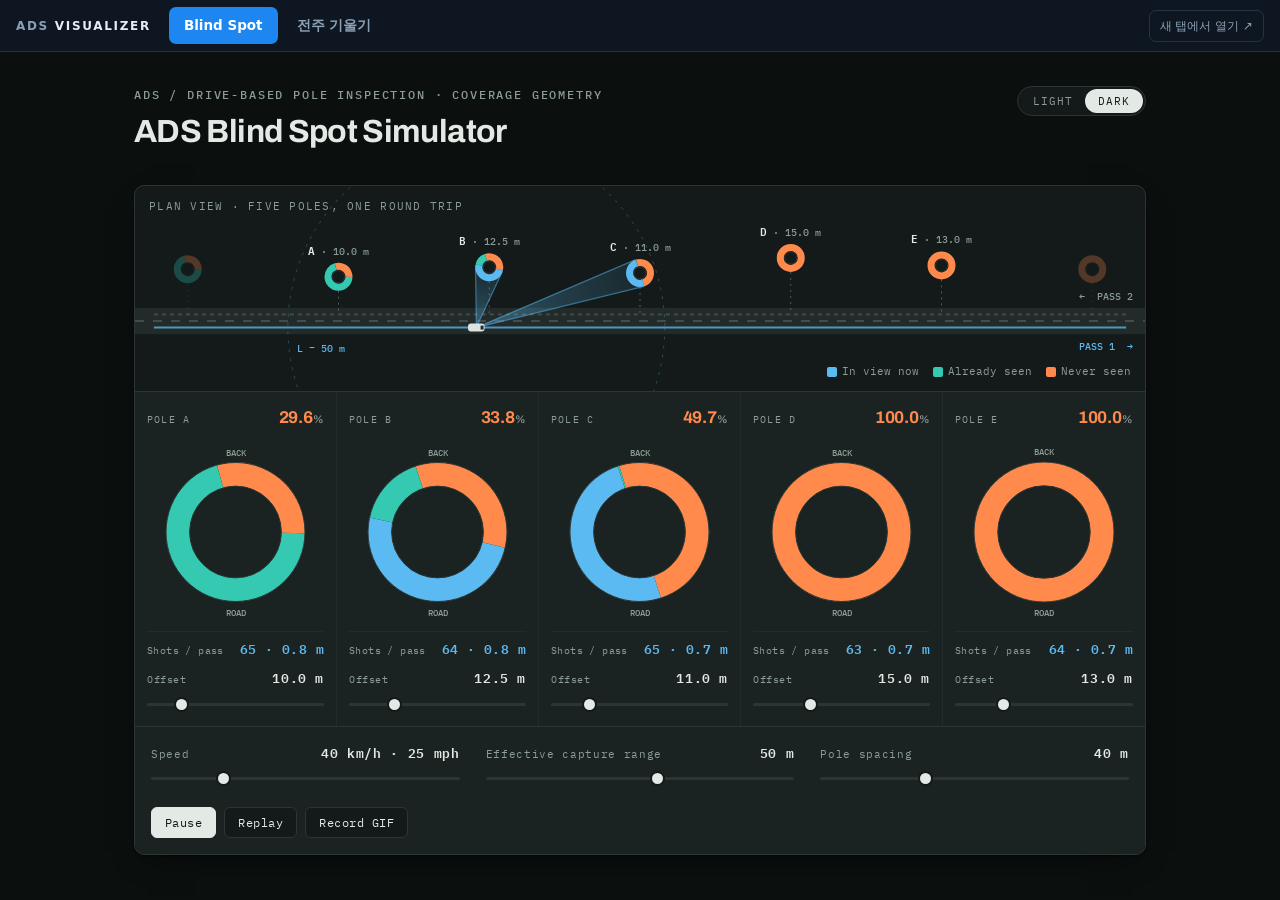
==== index.html @ 193b4561 "Add ADS visualizers with tabbed index blind-spot.html: drive-based inspection blind sector geometry." ====
<!doctype html>
<html lang="ko">
<head>
<meta charset="utf-8">
<meta name="viewport" content="width=device-width,initial-scale=1">
<meta name="robots" content="noindex, nofollow">
<title>ADS Visualizer</title>
<meta name="description" content="ADS 시각화 모음 — 순회 촬영 사각지대 기하 모델과 왕복 2장 전주 기울기 복원.">
<style>
  :root{
    --bar:#0E1621; --bar-line:#243346; --bar-ink:#E7EDF3; --bar-muted:#8CA0B5;
    --accent:#4FA3F7; --h:52px;
  }
  *{box-sizing:border-box}
  html,body{height:100%}
  body{
    margin:0; background:var(--bar); color:var(--bar-ink);
    font:14px/1.5 "Apple SD Gothic Neo","Pretendard",-apple-system,BlinkMacSystemFont,"Segoe UI",system-ui,sans-serif;
    -webkit-font-smoothing:antialiased;
    display:flex; flex-direction:column; overflow:hidden;
  }
  header{
    height:var(--h); flex:none; display:flex; align-items:center; gap:18px;
    padding:0 16px; background:var(--bar); border-bottom:1px solid var(--bar-line);
  }
  .brand{
    font-size:12px; font-weight:700; letter-spacing:.14em; text-transform:uppercase;
    color:var(--bar-muted); white-space:nowrap; flex:none;
  }
  .brand b{color:var(--bar-ink); font-weight:700}
  nav{display:flex; gap:4px; min-width:0; overflow-x:auto; scrollbar-width:none}
  nav::-webkit-scrollbar{display:none}
  .tab{
    font:inherit; font-size:13.5px; font-weight:600; white-space:nowrap;
    padding:7px 14px; border-radius:7px; border:1px solid transparent;
    background:transparent; color:var(--bar-muted); cursor:pointer;
    transition:background .12s, color .12s;
  }
  .tab:hover{color:var(--bar-ink); background:#18232f}
  .tab[aria-selected="true"]{background:#1E86F0; color:#fff}
  .tab:focus-visible{outline:2px solid var(--accent); outline-offset:2px}
  .spacer{flex:1}
  .out{
    font-size:12px; color:var(--bar-muted); text-decoration:none; flex:none;
    padding:6px 10px; border:1px solid var(--bar-line); border-radius:7px;
  }
  .out:hover{color:var(--bar-ink); border-color:#3A4E66}
  @media (max-width:640px){ .brand,.out{display:none} nav{flex:1} }

  main{flex:1; position:relative; min-height:0; background:#fff}
  iframe{
    position:absolute; inset:0; width:100%; height:100%;
    border:0; display:block; background:#fff;
  }
  iframe[hidden]{display:none}
</style>
</head>
<body>

<header>
  <div class="brand">ADS <b>Visualizer</b></div>
  <nav id="tabs" role="tablist" aria-label="시각화 목록"></nav>
  <div class="spacer"></div>
  <a class="out" id="raw" href="#" target="_blank" rel="noopener">새 탭에서 열기 ↗</a>
</header>

<main id="stage"></main>

<script>
(function(){
  var VIEWS = [
    { id:'blind-spot', label:'Blind Spot', file:'blind-spot.html', title:'ADS Blind Spot Simulator' },
    { id:'pole-tilt',  label:'전주 기울기', file:'pole_tilt.html',  title:'왕복 두 장으로 전주 기울기 복원' }
  ];

  var tabs = document.getElementById('tabs');
  var stage = document.getElementById('stage');
  var raw = document.getElementById('raw');
  var frames = {};

  VIEWS.forEach(function(v){
    var b = document.createElement('button');
    b.className = 'tab';
    b.type = 'button';
    b.id = 'tab-' + v.id;
    b.textContent = v.label;
    b.setAttribute('role','tab');
    b.setAttribute('aria-selected','false');
    b.setAttribute('title', v.title);
    b.addEventListener('click', function(){ location.hash = v.id; });
    tabs.appendChild(b);
  });

  function show(id){
    var view = VIEWS.filter(function(v){ return v.id === id; })[0] || VIEWS[0];

    VIEWS.forEach(function(v){
      var sel = v.id === view.id;
      var t = document.getElementById('tab-' + v.id);
      t.setAttribute('aria-selected', sel ? 'true' : 'false');
      if (frames[v.id]) frames[v.id].hidden = !sel;
    });

    if (!frames[view.id]) {
      var f = document.createElement('iframe');
      f.src = view.file;
      f.title = view.title;
      f.setAttribute('allow','fullscreen');
      stage.appendChild(f);
      frames[view.id] = f;
    }

    raw.href = view.file;
    document.title = view.title + ' — ADS Visualizer';
  }

  function fromHash(){
    return (location.hash || '').replace(/^#/, '') || VIEWS[0].id;
  }

  window.addEventListener('hashchange', function(){ show(fromHash()); });
  show(fromHash());
})();
</script>
</body>
</html>
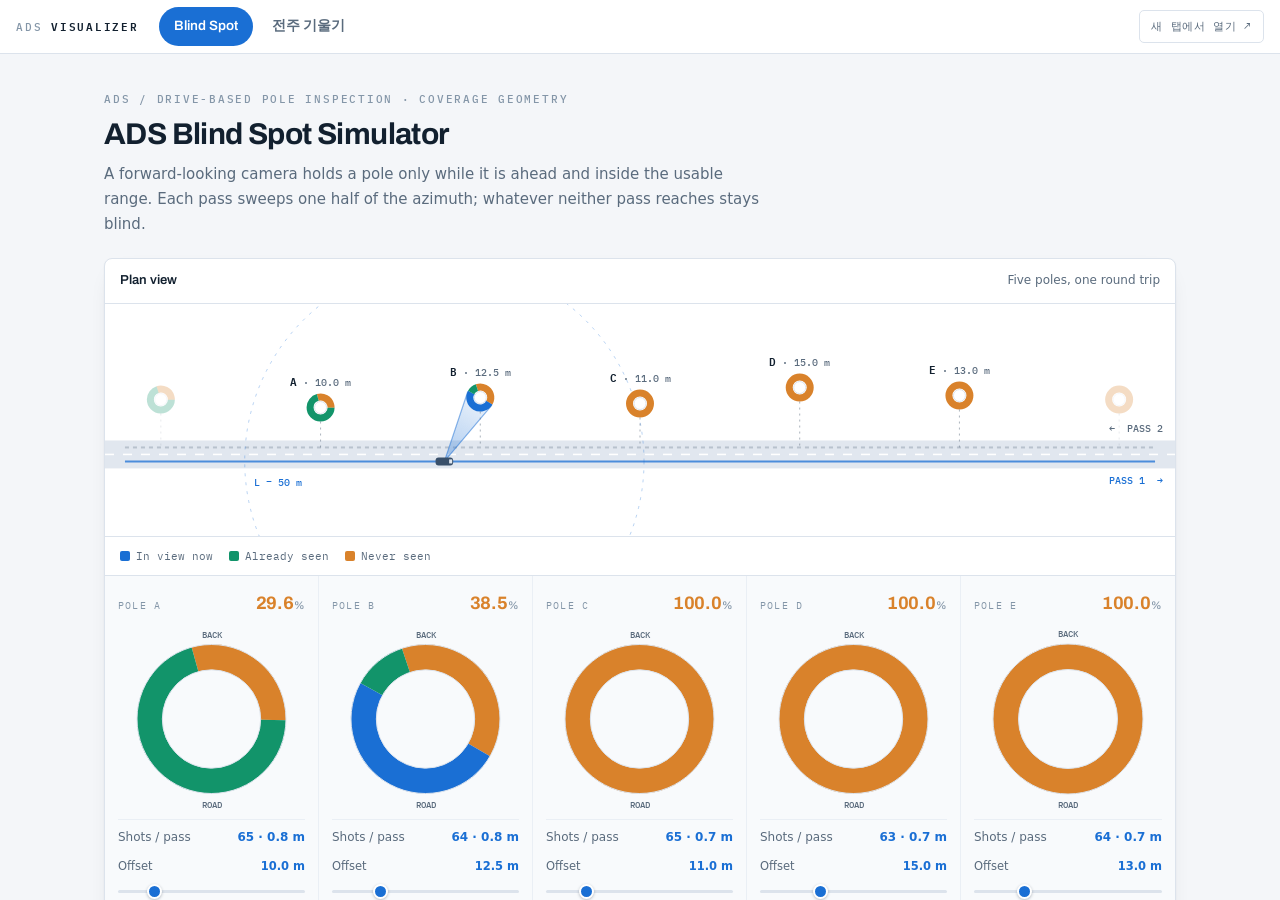
==== commit 6e43ec8d: "Unify both visualizers on one light design system Extract assets/theme.css: single light palette, ty" ====
--- a/index.html
+++ b/index.html
@@ -6,63 +6,58 @@
 <meta name="robots" content="noindex, nofollow">
 <title>ADS Visualizer</title>
 <meta name="description" content="ADS 시각화 모음 — 순회 촬영 사각지대 기하 모델과 왕복 2장 전주 기울기 복원.">
+<link rel="preconnect" href="https://fonts.googleapis.com">
+<link rel="preconnect" href="https://fonts.gstatic.com" crossorigin>
+<link rel="stylesheet" href="https://fonts.googleapis.com/css2?family=Archivo:wght@500;600;700&family=IBM+Plex+Mono:wght@400;500;600&display=swap">
+<link rel="stylesheet" href="assets/theme.css">
 <style>
-  :root{
-    --bar:#0E1621; --bar-line:#243346; --bar-ink:#E7EDF3; --bar-muted:#8CA0B5;
-    --accent:#4FA3F7; --h:52px;
-  }
-  *{box-sizing:border-box}
   html,body{height:100%}
-  body{
-    margin:0; background:var(--bar); color:var(--bar-ink);
-    font:14px/1.5 "Apple SD Gothic Neo","Pretendard",-apple-system,BlinkMacSystemFont,"Segoe UI",system-ui,sans-serif;
-    -webkit-font-smoothing:antialiased;
-    display:flex; flex-direction:column; overflow:hidden;
-  }
-  header{
-    height:var(--h); flex:none; display:flex; align-items:center; gap:18px;
-    padding:0 16px; background:var(--bar); border-bottom:1px solid var(--bar-line);
+  body{display:flex; flex-direction:column; overflow:hidden; background:var(--paper)}
+
+  .appbar{
+    flex:none; height:54px; display:flex; align-items:center; gap:20px;
+    padding:0 16px; background:var(--surface); border-bottom:1px solid var(--rule);
   }
   .brand{
-    font-size:12px; font-weight:700; letter-spacing:.14em; text-transform:uppercase;
-    color:var(--bar-muted); white-space:nowrap; flex:none;
+    font-family:var(--mono); font-size:11px; font-weight:500;
+    letter-spacing:.16em; text-transform:uppercase; color:var(--ink-3);
+    white-space:nowrap; flex:none;
   }
-  .brand b{color:var(--bar-ink); font-weight:700}
-  nav{display:flex; gap:4px; min-width:0; overflow-x:auto; scrollbar-width:none}
-  nav::-webkit-scrollbar{display:none}
-  .tab{
-    font:inherit; font-size:13.5px; font-weight:600; white-space:nowrap;
-    padding:7px 14px; border-radius:7px; border:1px solid transparent;
-    background:transparent; color:var(--bar-muted); cursor:pointer;
-    transition:background .12s, color .12s;
+  .brand b{color:var(--ink); font-weight:600}
+
+  .apptabs{display:flex; gap:4px; min-width:0; overflow-x:auto; scrollbar-width:none}
+  .apptabs::-webkit-scrollbar{display:none}
+  .apptab{
+    font:inherit; font-family:var(--display); font-size:13.5px; font-weight:600;
+    white-space:nowrap; padding:7px 14px; border-radius:999px;
+    border:1px solid transparent; background:transparent; color:var(--ink-2);
+    cursor:pointer; transition:background .12s, color .12s;
   }
-  .tab:hover{color:var(--bar-ink); background:#18232f}
-  .tab[aria-selected="true"]{background:#1E86F0; color:#fff}
-  .tab:focus-visible{outline:2px solid var(--accent); outline-offset:2px}
+  .apptab:hover{color:var(--ink); background:var(--surface-2)}
+  .apptab[aria-selected="true"]{background:var(--blue); color:#fff}
+  .apptab:focus-visible{outline:2px solid var(--blue); outline-offset:2px}
+
   .spacer{flex:1}
   .out{
-    font-size:12px; color:var(--bar-muted); text-decoration:none; flex:none;
-    padding:6px 10px; border:1px solid var(--bar-line); border-radius:7px;
+    font-family:var(--mono); font-size:11px; letter-spacing:.06em; color:var(--ink-2);
+    text-decoration:none; flex:none; padding:6px 11px;
+    border:1px solid var(--rule); border-radius:var(--r-sm);
   }
-  .out:hover{color:var(--bar-ink); border-color:#3A4E66}
-  @media (max-width:640px){ .brand,.out{display:none} nav{flex:1} }
+  .out:hover{color:var(--blue); border-color:var(--blue)}
+  @media (max-width:640px){ .brand,.out{display:none} .apptabs{flex:1} }
 
-  main{flex:1; position:relative; min-height:0; background:#fff}
-  iframe{
-    position:absolute; inset:0; width:100%; height:100%;
-    border:0; display:block; background:#fff;
-  }
-  iframe[hidden]{display:none}
+  main{flex:1; position:relative; min-height:0; background:var(--paper)}
+  iframe{position:absolute; inset:0; width:100%; height:100%; border:0; display:block; background:var(--paper)}
 </style>
 </head>
 <body>
 
-<header>
+<div class="appbar">
   <div class="brand">ADS <b>Visualizer</b></div>
-  <nav id="tabs" role="tablist" aria-label="시각화 목록"></nav>
+  <nav class="apptabs" id="tabs" role="tablist" aria-label="시각화 목록"></nav>
   <div class="spacer"></div>
   <a class="out" id="raw" href="#" target="_blank" rel="noopener">새 탭에서 열기 ↗</a>
-</header>
+</div>
 
 <main id="stage"></main>
 
@@ -80,7 +75,7 @@
 
   VIEWS.forEach(function(v){
     var b = document.createElement('button');
-    b.className = 'tab';
+    b.className = 'apptab';
     b.type = 'button';
     b.id = 'tab-' + v.id;
     b.textContent = v.label;
@@ -96,8 +91,7 @@
 
     VIEWS.forEach(function(v){
       var sel = v.id === view.id;
-      var t = document.getElementById('tab-' + v.id);
-      t.setAttribute('aria-selected', sel ? 'true' : 'false');
+      document.getElementById('tab-' + v.id).setAttribute('aria-selected', sel ? 'true' : 'false');
       if (frames[v.id]) frames[v.id].hidden = !sel;
     });
 
@@ -114,9 +108,7 @@
     document.title = view.title + ' — ADS Visualizer';
   }
 
-  function fromHash(){
-    return (location.hash || '').replace(/^#/, '') || VIEWS[0].id;
-  }
+  function fromHash(){ return (location.hash || '').replace(/^#/, '') || VIEWS[0].id; }
 
   window.addEventListener('hashchange', function(){ show(fromHash()); });
   show(fromHash());
--- a/assets/theme.css
+++ b/assets/theme.css
@@ -0,0 +1,192 @@
+/* ==========================================================================
+   ADS Visualizer — shared light design system
+   One palette, one type scale, one set of surfaces for every page.
+   ========================================================================== */
+
+:root{
+  /* surfaces */
+  --paper:#F4F6F9;
+  --surface:#FFFFFF;
+  --surface-2:#F8FAFC;
+  --inset:#EEF2F7;
+  --film:#12202F;
+
+  /* lines */
+  --rule:#DCE3EC;
+  --rule-soft:#EAEFF5;
+
+  /* ink */
+  --ink:#12202F;
+  --ink-2:#5A6B7D;
+  --ink-3:#8496A8;
+
+  /* accents — one meaning per hue across every page */
+  --blue:#1A6FD4;    /* live / current / primary      */
+  --green:#12946A;   /* resolved / covered / good     */
+  --amber:#D9822B;   /* missing / blind / attention   */
+  --red:#BE4A45;     /* failure / degenerate          */
+
+  /* scene aliases — same three hues, named by what they mean on the map */
+  --live:#1A6FD4;    /* in view now      */
+  --cov:#12946A;     /* already seen     */
+  --blind:#D9822B;   /* never seen       */
+
+  /* tinted fills */
+  --blue-bg:#EAF1FB;   --blue-line:#C3D9F5;
+  --green-bg:#E8F5F0;  --green-line:#BEE3D4;
+  --amber-bg:#FBF1E5;  --amber-line:#EFD5B4;
+  --red-bg:#FBECEB;    --red-line:#F0C9C6;
+
+  /* scene neutrals */
+  --road:#E1E7EF;
+  --roadline:#FFFFFF;
+  --car:#39506A;
+
+  /* type */
+  --display:'Archivo',"Apple SD Gothic Neo","Pretendard",ui-sans-serif,system-ui,sans-serif;
+  --body:"Apple SD Gothic Neo","Pretendard",-apple-system,BlinkMacSystemFont,"Segoe UI","Malgun Gothic",ui-sans-serif,system-ui,sans-serif;
+  --mono:'IBM Plex Mono',ui-monospace,SFMono-Regular,Menlo,"Courier New",monospace;
+
+  /* metrics */
+  --wrap:1120px;
+  --r:8px;
+  --r-sm:5px;
+  --shadow:0 1px 2px rgba(18,32,47,.05), 0 8px 24px -14px rgba(18,32,47,.20);
+
+  color-scheme:light;
+}
+
+*{box-sizing:border-box}
+html{color-scheme:light}
+body{
+  margin:0;
+  background:var(--paper);
+  color:var(--ink);
+  font-family:var(--body);
+  font-size:15px;
+  line-height:1.65;
+  -webkit-font-smoothing:antialiased;
+  text-rendering:optimizeLegibility;
+}
+img{max-width:100%}
+[hidden]{display:none !important}
+
+/* --- page frame ---------------------------------------------------------- */
+.wrap{max-width:var(--wrap); margin:0 auto; padding:36px 24px 72px}
+@media (max-width:640px){ .wrap{padding:28px 16px 56px} }
+
+.page-head{margin-bottom:22px}
+.eyebrow{
+  font-family:var(--mono); font-size:11px; font-weight:500;
+  letter-spacing:.16em; text-transform:uppercase; color:var(--ink-3);
+}
+h1{
+  font-family:var(--display); font-weight:700;
+  font-size:clamp(23px,3.2vw,30px); line-height:1.2; letter-spacing:-.02em;
+  margin:8px 0 0; text-wrap:balance;
+}
+.lead{margin:10px 0 0; color:var(--ink-2); max-width:70ch}
+
+h2,h3,h4{font-family:var(--display); letter-spacing:-.01em}
+
+/* --- panels -------------------------------------------------------------- */
+.panel{
+  background:var(--surface); border:1px solid var(--rule);
+  border-radius:var(--r); box-shadow:var(--shadow); overflow:hidden;
+}
+.panel-hd{
+  padding:11px 15px; border-bottom:1px solid var(--rule);
+  font-family:var(--display); font-weight:600; font-size:13px;
+  display:flex; justify-content:space-between; align-items:baseline; gap:12px;
+}
+.panel-hd span{font-family:var(--body); font-weight:400; color:var(--ink-2); font-size:12px}
+
+/* --- section tabs (inside a page) ---------------------------------------- */
+.tabs{display:flex; gap:2px; border-bottom:1px solid var(--rule); margin-bottom:22px}
+.tab{
+  font:inherit; font-family:var(--display); font-size:13.5px; font-weight:600;
+  padding:10px 16px; cursor:pointer; background:transparent;
+  border:0; border-bottom:2px solid transparent; margin-bottom:-1px;
+  color:var(--ink-2); border-radius:var(--r-sm) var(--r-sm) 0 0;
+}
+.tab:hover{color:var(--ink); background:var(--surface-2)}
+.tab[aria-selected="true"]{color:var(--blue); border-bottom-color:var(--blue)}
+.tab:focus-visible{outline:2px solid var(--blue); outline-offset:-2px}
+[role=tabpanel][hidden]{display:none}
+
+/* --- legend -------------------------------------------------------------- */
+.legend{
+  display:flex; gap:16px; flex-wrap:wrap;
+  font-family:var(--mono); font-size:11px; color:var(--ink-2);
+}
+.legend span{display:flex; align-items:center; gap:6px}
+.legend i,.legend .sw{
+  display:inline-block; width:10px; height:10px; border-radius:2px;
+  flex:none; vertical-align:-1px;
+}
+
+/* --- controls ------------------------------------------------------------ */
+input[type=range]{
+  -webkit-appearance:none; appearance:none; width:100%; height:20px;
+  background:transparent; margin:0; accent-color:var(--blue);
+}
+input[type=range]::-webkit-slider-runnable-track{height:3px; background:var(--rule); border-radius:2px}
+input[type=range]::-moz-range-track{height:3px; background:var(--rule); border-radius:2px}
+input[type=range]::-webkit-slider-thumb{
+  -webkit-appearance:none; width:15px; height:15px; border-radius:50%;
+  background:var(--blue); margin-top:-6px; border:2px solid var(--surface);
+  box-shadow:0 1px 3px rgba(18,32,47,.28); cursor:grab;
+}
+input[type=range]::-moz-range-thumb{
+  width:15px; height:15px; border-radius:50%; background:var(--blue);
+  border:2px solid var(--surface); box-shadow:0 1px 3px rgba(18,32,47,.28); cursor:grab;
+}
+input[type=range]:focus-visible{outline:2px solid var(--blue); outline-offset:3px}
+
+button.act,.btn{
+  font:inherit; font-family:var(--display); font-size:12.5px; font-weight:600;
+  padding:7px 13px; border-radius:var(--r-sm); cursor:pointer;
+  border:1px solid var(--rule); background:var(--surface); color:var(--ink);
+  transition:border-color .15s, color .15s, background .15s;
+}
+button.act:hover,.btn:hover{border-color:var(--blue); color:var(--blue)}
+button.act:focus-visible,.btn:focus-visible{outline:2px solid var(--blue); outline-offset:2px}
+button.act[aria-pressed="true"],.btn[aria-pressed="true"]{
+  background:var(--blue); border-color:var(--blue); color:#fff;
+}
+button.act:disabled,.btn:disabled{opacity:.5; cursor:default}
+
+/* --- readouts ------------------------------------------------------------ */
+.row{
+  display:flex; justify-content:space-between; gap:10px; padding:8px 0;
+  border-bottom:1px solid var(--rule-soft); font-size:13px;
+}
+.row b{font-variant-numeric:tabular-nums; font-weight:600; white-space:nowrap}
+.key{color:var(--ink-2)}
+.ok{color:var(--green)} .bad{color:var(--red)}
+
+.alert{margin-top:12px; padding:11px 13px; border-radius:var(--r-sm); font-size:12.5px; line-height:1.55}
+.alert.good{background:var(--green-bg); border:1px solid var(--green-line); color:#0C6B4D}
+.alert.risk{background:var(--red-bg);   border:1px solid var(--red-line);   color:#8E332F}
+
+/* --- prose --------------------------------------------------------------- */
+code{
+  background:var(--inset); padding:1px 5px; border-radius:3px;
+  font-size:12.5px; font-family:var(--mono);
+}
+.fml{
+  margin:14px 0; padding:12px 16px; background:var(--surface-2);
+  border-left:3px solid var(--blue); border-radius:0 var(--r-sm) var(--r-sm) 0;
+  font-family:var(--mono); font-size:13px; line-height:1.9; color:var(--ink);
+  overflow-x:auto; white-space:pre;
+}
+.fml .cm{color:var(--ink-3)}
+.callout{
+  margin:16px 0; padding:13px 15px; border:1px solid var(--rule);
+  border-radius:var(--r-sm); background:var(--surface);
+}
+.callout b{display:block; margin-bottom:4px}
+figure{margin:20px 0}
+figcaption{font-size:12.5px; color:var(--ink-2); margin-top:8px}
+
+@media (prefers-reduced-motion: reduce){ *{animation:none !important; transition:none !important} }
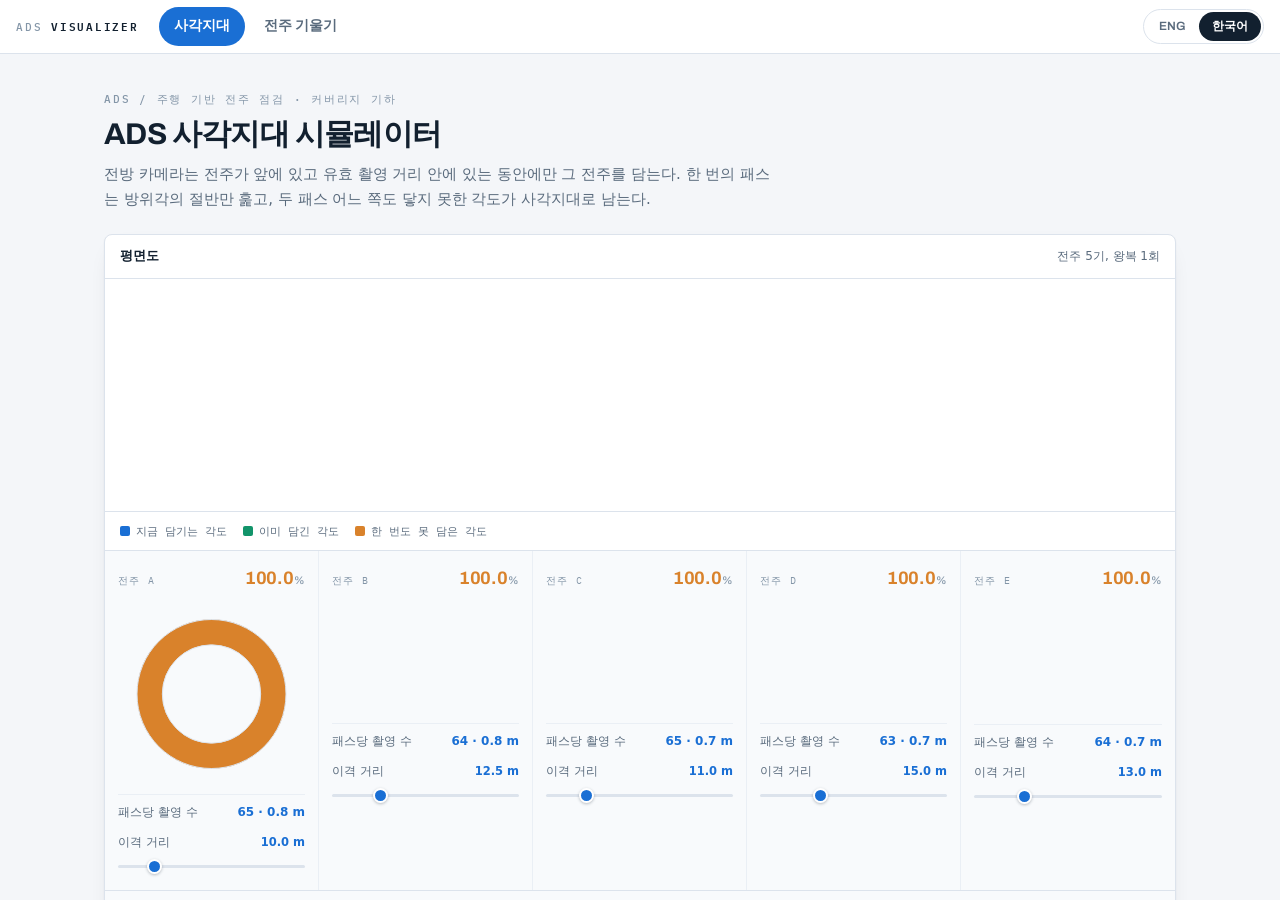
==== commit e5f0f0b6: "Add an ENG/한국어 toggle and ship both pages bilingual assets/lang.js holds one language key in localSt" ====
--- a/index.html
+++ b/index.html
@@ -1,5 +1,5 @@
 <!doctype html>
-<html lang="ko">
+<html lang="ko" data-lang="ko">
 <head>
 <meta charset="utf-8">
 <meta name="viewport" content="width=device-width,initial-scale=1">
@@ -10,6 +10,7 @@
 <link rel="preconnect" href="https://fonts.gstatic.com" crossorigin>
 <link rel="stylesheet" href="https://fonts.googleapis.com/css2?family=Archivo:wght@500;600;700&family=IBM+Plex+Mono:wght@400;500;600&display=swap">
 <link rel="stylesheet" href="assets/theme.css">
+<script src="assets/lang.js"></script>
 <style>
   html,body{height:100%}
   body{display:flex; flex-direction:column; overflow:hidden; background:var(--paper)}
@@ -38,13 +39,7 @@
   .apptab:focus-visible{outline:2px solid var(--blue); outline-offset:2px}
 
   .spacer{flex:1}
-  .out{
-    font-family:var(--mono); font-size:11px; letter-spacing:.06em; color:var(--ink-2);
-    text-decoration:none; flex:none; padding:6px 11px;
-    border:1px solid var(--rule); border-radius:var(--r-sm);
-  }
-  .out:hover{color:var(--blue); border-color:var(--blue)}
-  @media (max-width:640px){ .brand,.out{display:none} .apptabs{flex:1} }
+  @media (max-width:640px){ .brand{display:none} .apptabs{flex:1} }
 
   main{flex:1; position:relative; min-height:0; background:var(--paper)}
   iframe{position:absolute; inset:0; width:100%; height:100%; border:0; display:block; background:var(--paper)}
@@ -54,9 +49,12 @@
 
 <div class="appbar">
   <div class="brand">ADS <b>Visualizer</b></div>
-  <nav class="apptabs" id="tabs" role="tablist" aria-label="시각화 목록"></nav>
+  <nav class="apptabs" id="tabs" role="tablist" aria-label="Visualizations"></nav>
   <div class="spacer"></div>
-  <a class="out" id="raw" href="#" target="_blank" rel="noopener">새 탭에서 열기 ↗</a>
+  <div class="langtoggle" role="group" aria-label="Language / 언어">
+    <button type="button" data-lang-set="en" aria-pressed="false">ENG</button>
+    <button type="button" data-lang-set="ko" aria-pressed="true">한국어</button>
+  </div>
 </div>
 
 <main id="stage"></main>
@@ -64,30 +62,41 @@
 <script>
 (function(){
   var VIEWS = [
-    { id:'blind-spot', label:'Blind Spot', file:'blind-spot.html', title:'ADS Blind Spot Simulator' },
-    { id:'pole-tilt',  label:'전주 기울기', file:'pole_tilt.html',  title:'왕복 두 장으로 전주 기울기 복원' }
+    { id:'blind-spot', file:'blind-spot.html',
+      label:{en:'Blind Spot', ko:'사각지대'},
+      title:{en:'ADS Blind Spot Simulator', ko:'ADS 사각지대 시뮬레이터'} },
+    { id:'pole-tilt',  file:'pole_tilt.html',
+      label:{en:'Pole Tilt', ko:'전주 기울기'},
+      title:{en:'Recovering pole tilt from a two-pass round trip', ko:'왕복 두 장으로 전주 기울기 복원'} }
   ];
 
   var tabs = document.getElementById('tabs');
   var stage = document.getElementById('stage');
-  var raw = document.getElementById('raw');
-  var frames = {};
+  var frames = {}, active = null;
 
   VIEWS.forEach(function(v){
     var b = document.createElement('button');
     b.className = 'apptab';
     b.type = 'button';
     b.id = 'tab-' + v.id;
-    b.textContent = v.label;
     b.setAttribute('role','tab');
     b.setAttribute('aria-selected','false');
-    b.setAttribute('title', v.title);
     b.addEventListener('click', function(){ location.hash = v.id; });
     tabs.appendChild(b);
   });
 
+  function labels(){
+    VIEWS.forEach(function(v){
+      var b = document.getElementById('tab-' + v.id);
+      b.textContent = ADSLang.t(v.label);
+      b.title = ADSLang.t(v.title);
+    });
+    if(active) document.title = ADSLang.t(active.title) + ' — ADS Visualizer';
+  }
+
   function show(id){
     var view = VIEWS.filter(function(v){ return v.id === id; })[0] || VIEWS[0];
+    active = view;
 
     VIEWS.forEach(function(v){
       var sel = v.id === view.id;
@@ -98,18 +107,20 @@
     if (!frames[view.id]) {
       var f = document.createElement('iframe');
       f.src = view.file;
-      f.title = view.title;
       f.setAttribute('allow','fullscreen');
+      f.addEventListener('load', function(){
+        try{ f.contentWindow.postMessage({ads_lang: ADSLang.get()}, '*'); }catch(e){}
+      });
       stage.appendChild(f);
       frames[view.id] = f;
     }
-
-    raw.href = view.file;
-    document.title = view.title + ' — ADS Visualizer';
+    labels();
   }
 
   function fromHash(){ return (location.hash || '').replace(/^#/, '') || VIEWS[0].id; }
 
+  ADSLang.on(labels);
+  ADSLang.bind(document);
   window.addEventListener('hashchange', function(){ show(fromHash()); });
   show(fromHash());
 })();
--- a/assets/theme.css
+++ b/assets/theme.css
@@ -38,7 +38,7 @@
   --red-bg:#FBECEB;    --red-line:#F0C9C6;
 
   /* scene neutrals */
-  --road:#E1E7EF;
+  --road:#D5DEE9;
   --roadline:#FFFFFF;
   --car:#39506A;
 
@@ -99,7 +99,7 @@
   font-family:var(--display); font-weight:600; font-size:13px;
   display:flex; justify-content:space-between; align-items:baseline; gap:12px;
 }
-.panel-hd span{font-family:var(--body); font-weight:400; color:var(--ink-2); font-size:12px}
+.panel-hd .sub{font-family:var(--body); font-weight:400; color:var(--ink-2); font-size:12px}
 
 /* --- section tabs (inside a page) ---------------------------------------- */
 .tabs{display:flex; gap:2px; border-bottom:1px solid var(--rule); margin-bottom:22px}
@@ -119,7 +119,7 @@
   display:flex; gap:16px; flex-wrap:wrap;
   font-family:var(--mono); font-size:11px; color:var(--ink-2);
 }
-.legend span{display:flex; align-items:center; gap:6px}
+.legend > span{display:flex; align-items:center; gap:6px}
 .legend i,.legend .sw{
   display:inline-block; width:10px; height:10px; border-radius:2px;
   flex:none; vertical-align:-1px;
@@ -189,4 +189,24 @@
 figure{margin:20px 0}
 figcaption{font-size:12.5px; color:var(--ink-2); margin-top:8px}
 
+/* --- bilingual markup ----------------------------------------------------
+   Every translated string ships twice, tagged with its own lang attribute.
+   The document's data-lang decides which copy is in the flow.             */
+html[data-lang="ko"] [lang="en"]{display:none !important}
+html[data-lang="en"] [lang="ko"]{display:none !important}
+
+.langtoggle{
+  display:inline-flex; flex:none; padding:2px;
+  border:1px solid var(--rule); border-radius:999px; background:var(--surface);
+}
+.langtoggle button{
+  font:inherit; font-family:var(--display); font-size:12px; font-weight:600;
+  color:var(--ink-2); background:transparent; border:0; border-radius:999px;
+  padding:5px 13px; cursor:pointer; white-space:nowrap;
+  transition:background .12s, color .12s;
+}
+.langtoggle button:hover{color:var(--ink)}
+.langtoggle button[aria-pressed="true"]{background:var(--ink); color:var(--surface)}
+.langtoggle button:focus-visible{outline:2px solid var(--blue); outline-offset:2px}
+
 @media (prefers-reduced-motion: reduce){ *{animation:none !important; transition:none !important} }
